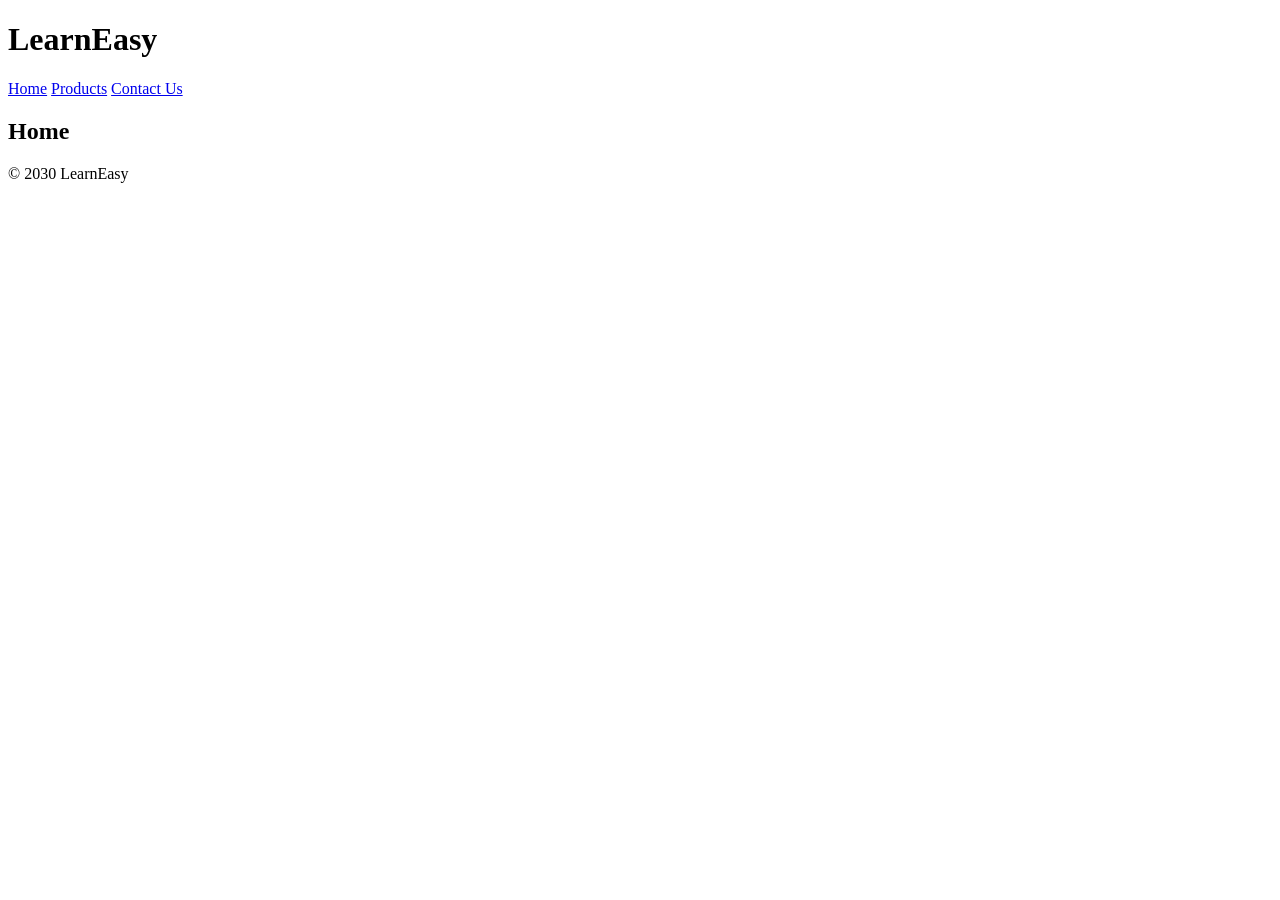
==== index.html @ bf8f0f0b "Creating the Basic Structure of  HTML Pages" ====
<!DOCTYPE html>
<html lang="en">
<head>
    <meta charset="UTF-8">
    <meta name="viewport" content="width=device-width, initial-scale=1.0">
    <title>LearnEasy - Home</title>
</head>
<body>
    <!-- Name: Akmam Nirjhor | ID: 2030514 -->

    <header>
        <h1>LearnEasy</h1>
    </header>

    <nav>
        <a href="index.html">Home</a>
        <a href="products.html">Products</a>
        <a href="contact.html">Contact Us</a>
    </nav>

    <main>
        <h2>Home</h2>
    </main>

    <footer>
        <p>&copy; 2030 LearnEasy</p>
    </footer>
</body>
</html>
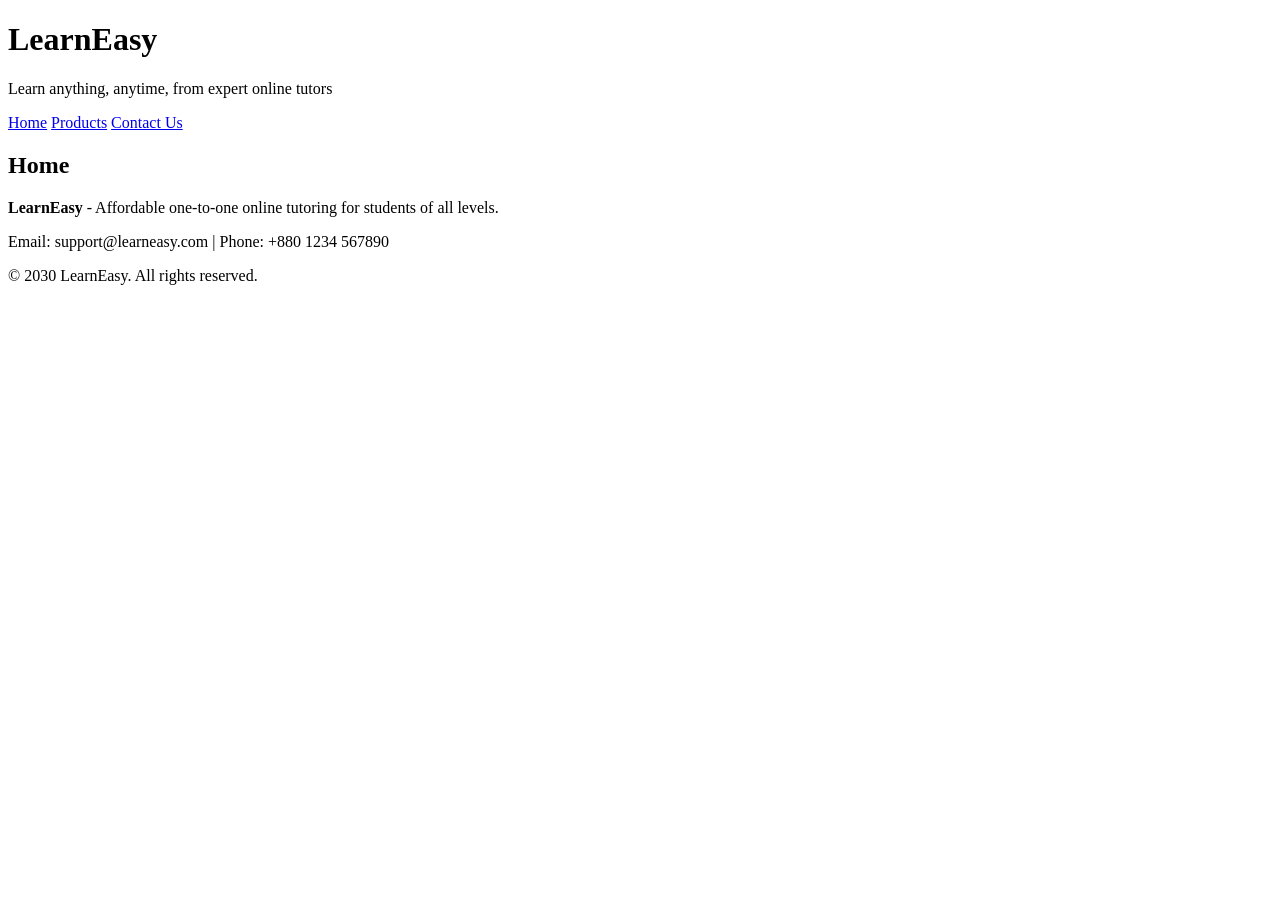
==== commit 1ce47fb8: "Add header and footer to all three HTML pages" ====
--- a/index.html
+++ b/index.html
@@ -10,6 +10,7 @@
 
     <header>
         <h1>LearnEasy</h1>
+        <p>Learn anything, anytime, from expert online tutors</p>
     </header>
 
     <nav>
@@ -23,7 +24,9 @@
     </main>
 
     <footer>
-        <p>&copy; 2030 LearnEasy</p>
+        <p><strong>LearnEasy</strong> - Affordable one-to-one online tutoring for students of all levels.</p>
+        <p>Email: support@learneasy.com | Phone: +880 1234 567890</p>
+        <p>&copy; 2030 LearnEasy. All rights reserved.</p>
     </footer>
 </body>
 </html>
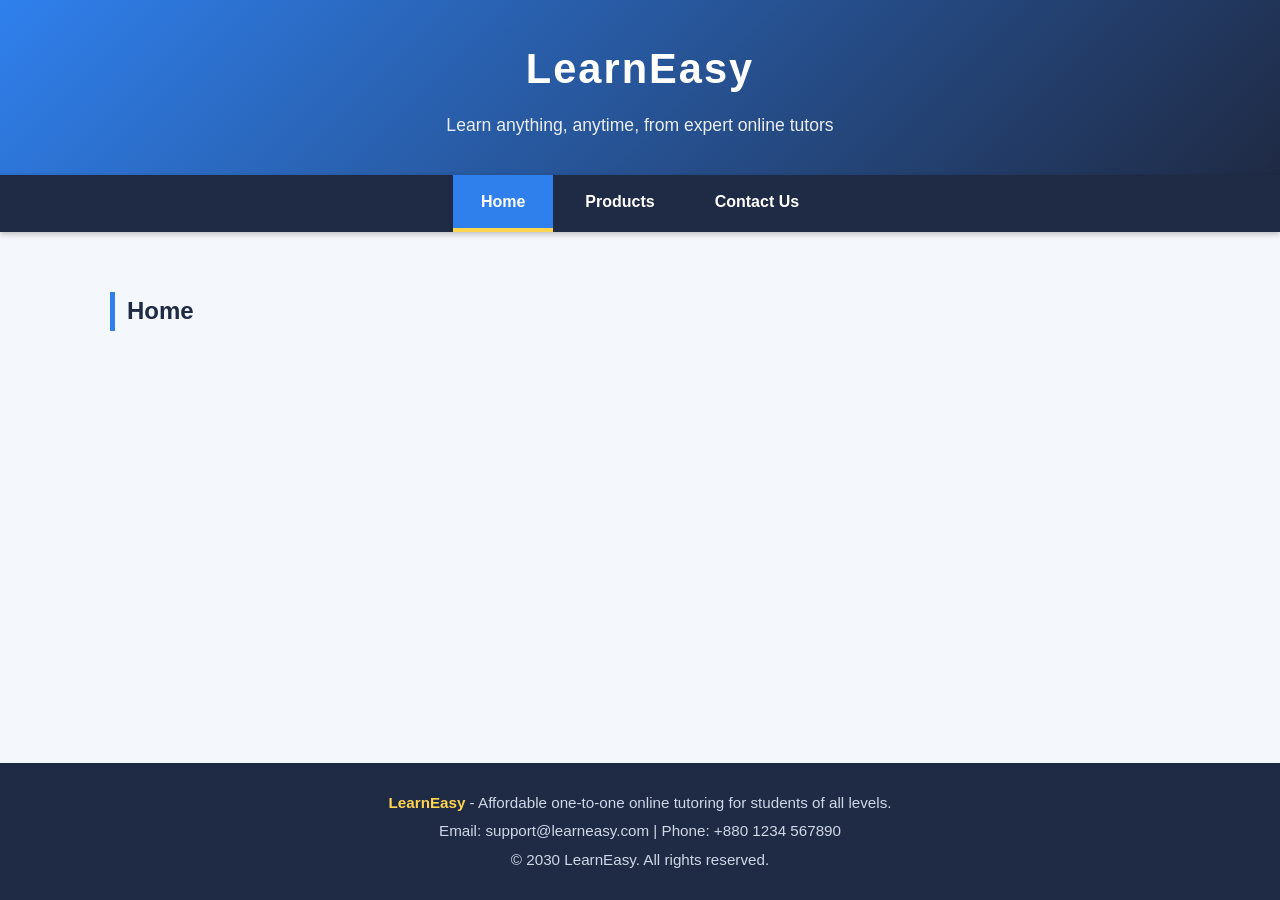
==== commit bd8ecb3e: "Add NavigationBar  and CSS" ====
--- a/index.html
+++ b/index.html
@@ -4,6 +4,7 @@
     <meta charset="UTF-8">
     <meta name="viewport" content="width=device-width, initial-scale=1.0">
     <title>LearnEasy - Home</title>
+    <link rel="stylesheet" href="style.css">
 </head>
 <body>
     <!-- Name: Akmam Nirjhor | ID: 2030514 -->
@@ -14,7 +15,7 @@
     </header>
 
     <nav>
-        <a href="index.html">Home</a>
+        <a href="index.html" class="active">Home</a>
         <a href="products.html">Products</a>
         <a href="contact.html">Contact Us</a>
     </nav>
--- a/style.css
+++ b/style.css
@@ -0,0 +1,103 @@
+/* Global */
+* {
+    box-sizing: border-box;
+}
+
+body {
+    margin: 0;
+    font-family: 'Segoe UI', Tahoma, Geneva, Verdana, sans-serif;
+    line-height: 1.6;
+    color: #333333;
+    background-color: #f4f7fb;
+    min-height: 100vh;
+    display: flex;
+    flex-direction: column;
+}
+
+/* Header */
+header {
+    background: linear-gradient(135deg, #2f80ed, #1f2a44);
+    color: #ffffff;
+    text-align: center;
+    padding: 36px 20px;
+}
+
+header h1 {
+    margin: 0;
+    font-size: 2.6rem;
+    letter-spacing: 2px;
+}
+
+header p {
+    margin: 8px 0 0;
+    font-size: 1.1rem;
+    opacity: 0.9;
+}
+
+/* Main content */
+main {
+    flex: 1;
+    width: 100%;
+    max-width: 1100px;
+    margin: 0 auto;
+    padding: 40px 20px;
+}
+
+main h2 {
+    color: #1f2a44;
+    border-left: 5px solid #2f80ed;
+    padding-left: 12px;
+}
+
+/* Footer */
+footer {
+    background-color: #1f2a44;
+    color: #cfd8e6;
+    text-align: center;
+    padding: 24px 20px;
+    font-size: 0.95rem;
+}
+
+footer p {
+    margin: 4px 0;
+}
+
+footer strong {
+    color: #ffd54f;
+}
+
+/* Navigation bar */
+nav {
+    background-color: #1f2a44;
+    display: flex;
+    justify-content: center;
+    gap: 4px;
+    padding: 0;
+}
+
+nav a {
+    color: #ffffff;
+    text-decoration: none;
+    padding: 14px 28px;
+    font-weight: bold;
+    border-bottom: 4px solid transparent;
+    transition: background-color 0.3s, border-color 0.3s, color 0.3s;
+}
+
+nav a:hover {
+    background-color: #2f80ed;
+    border-bottom-color: #ffd54f;
+    color: #ffd54f;
+}
+
+nav a.active {
+    background-color: #2f80ed;
+    border-bottom-color: #ffd54f;
+}
+
+nav {
+    position: sticky;
+    top: 0;
+    z-index: 10;
+    box-shadow: 0 2px 6px rgba(0, 0, 0, 0.25);
+}
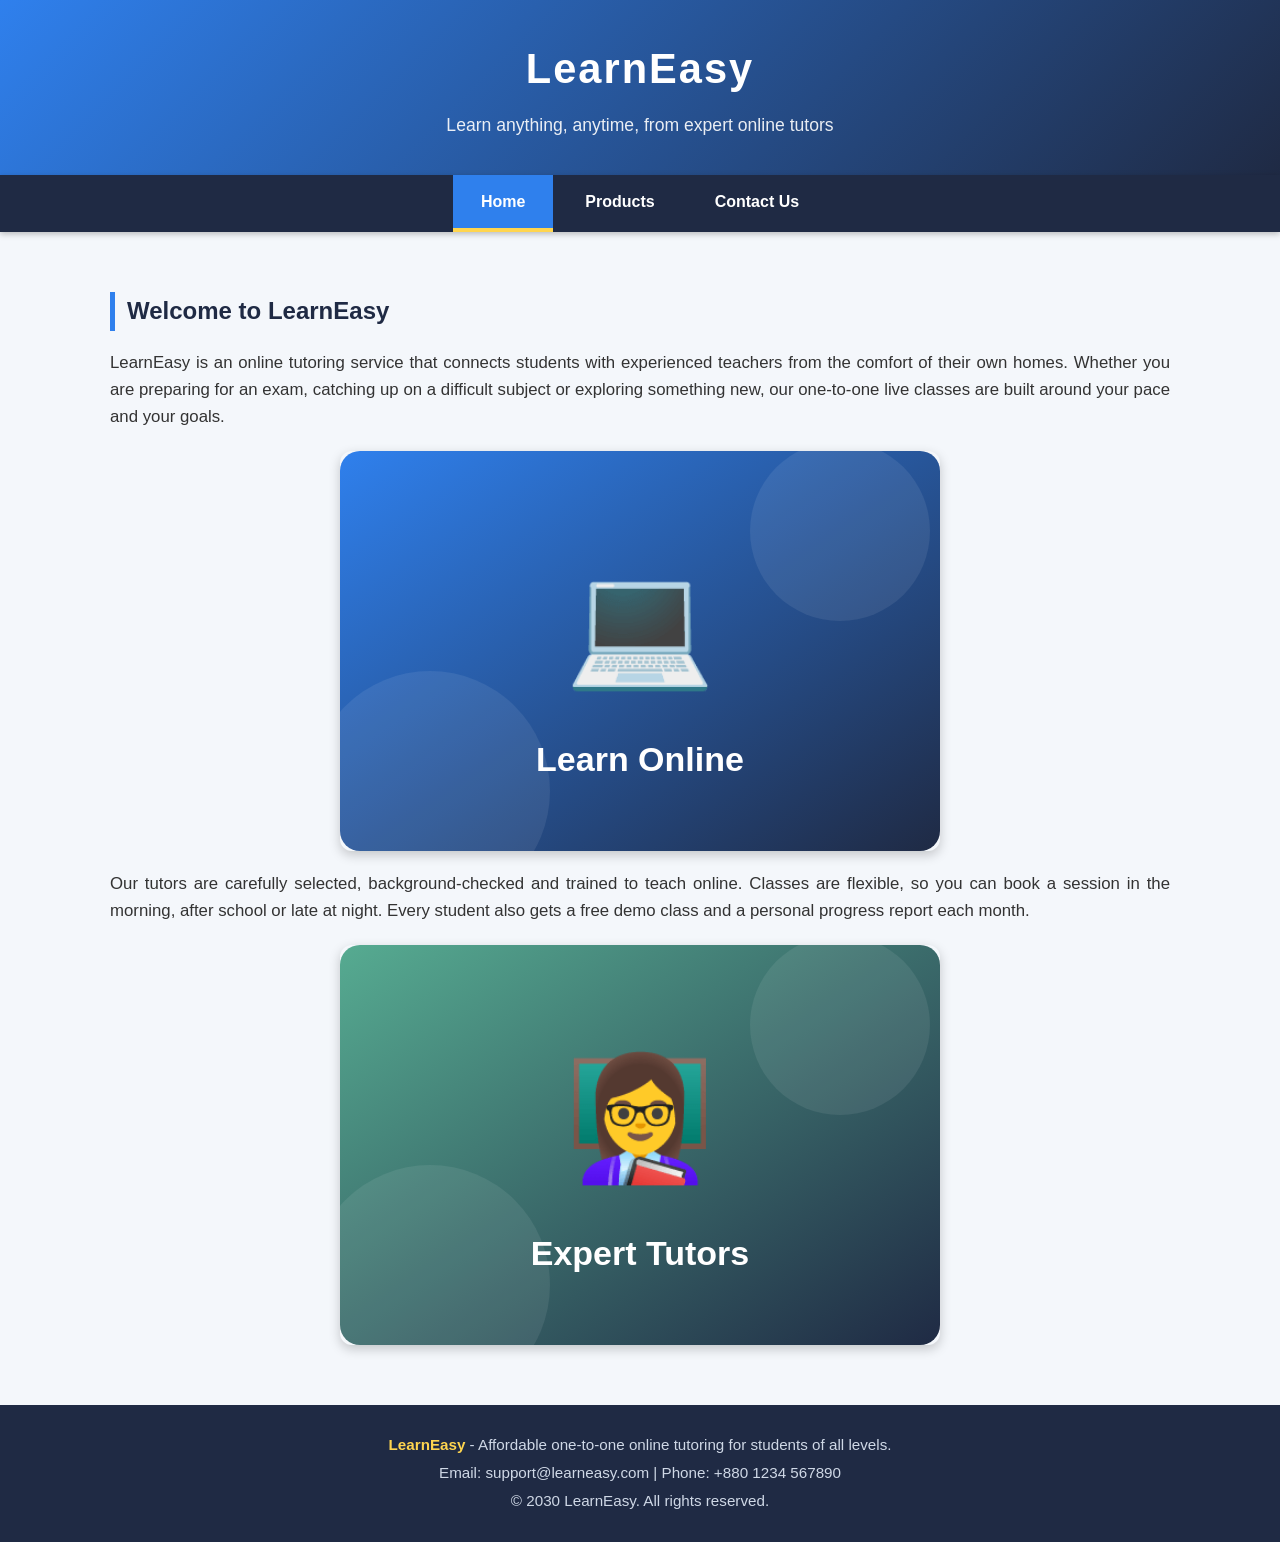
==== commit 5e9ff508: "Add easonable amount of content and Picture" ====
--- a/index.html
+++ b/index.html
@@ -21,7 +21,15 @@
     </nav>
 
     <main>
-        <h2>Home</h2>
+        <h2>Welcome to LearnEasy</h2>
+
+        <p>LearnEasy is an online tutoring service that connects students with experienced teachers from the comfort of their own homes. Whether you are preparing for an exam, catching up on a difficult subject or exploring something new, our one-to-one live classes are built around your pace and your goals.</p>
+
+        <img src="images/home-learning.svg" alt="Student learning online on a laptop">
+
+        <p>Our tutors are carefully selected, background-checked and trained to teach online. Classes are flexible, so you can book a session in the morning, after school or late at night. Every student also gets a free demo class and a personal progress report each month.</p>
+
+        <img src="images/home-tutor.svg" alt="Expert tutor teaching a class">
     </main>
 
     <footer>
--- a/style.css
+++ b/style.css
@@ -101,3 +101,19 @@
     z-index: 10;
     box-shadow: 0 2px 6px rgba(0, 0, 0, 0.25);
 }
+
+/* Content */
+main p {
+    font-size: 1.05rem;
+    text-align: justify;
+}
+
+main img {
+    display: block;
+    width: 100%;
+    max-width: 600px;
+    height: auto;
+    margin: 20px auto;
+    border-radius: 12px;
+    box-shadow: 0 4px 12px rgba(0, 0, 0, 0.2);
+}
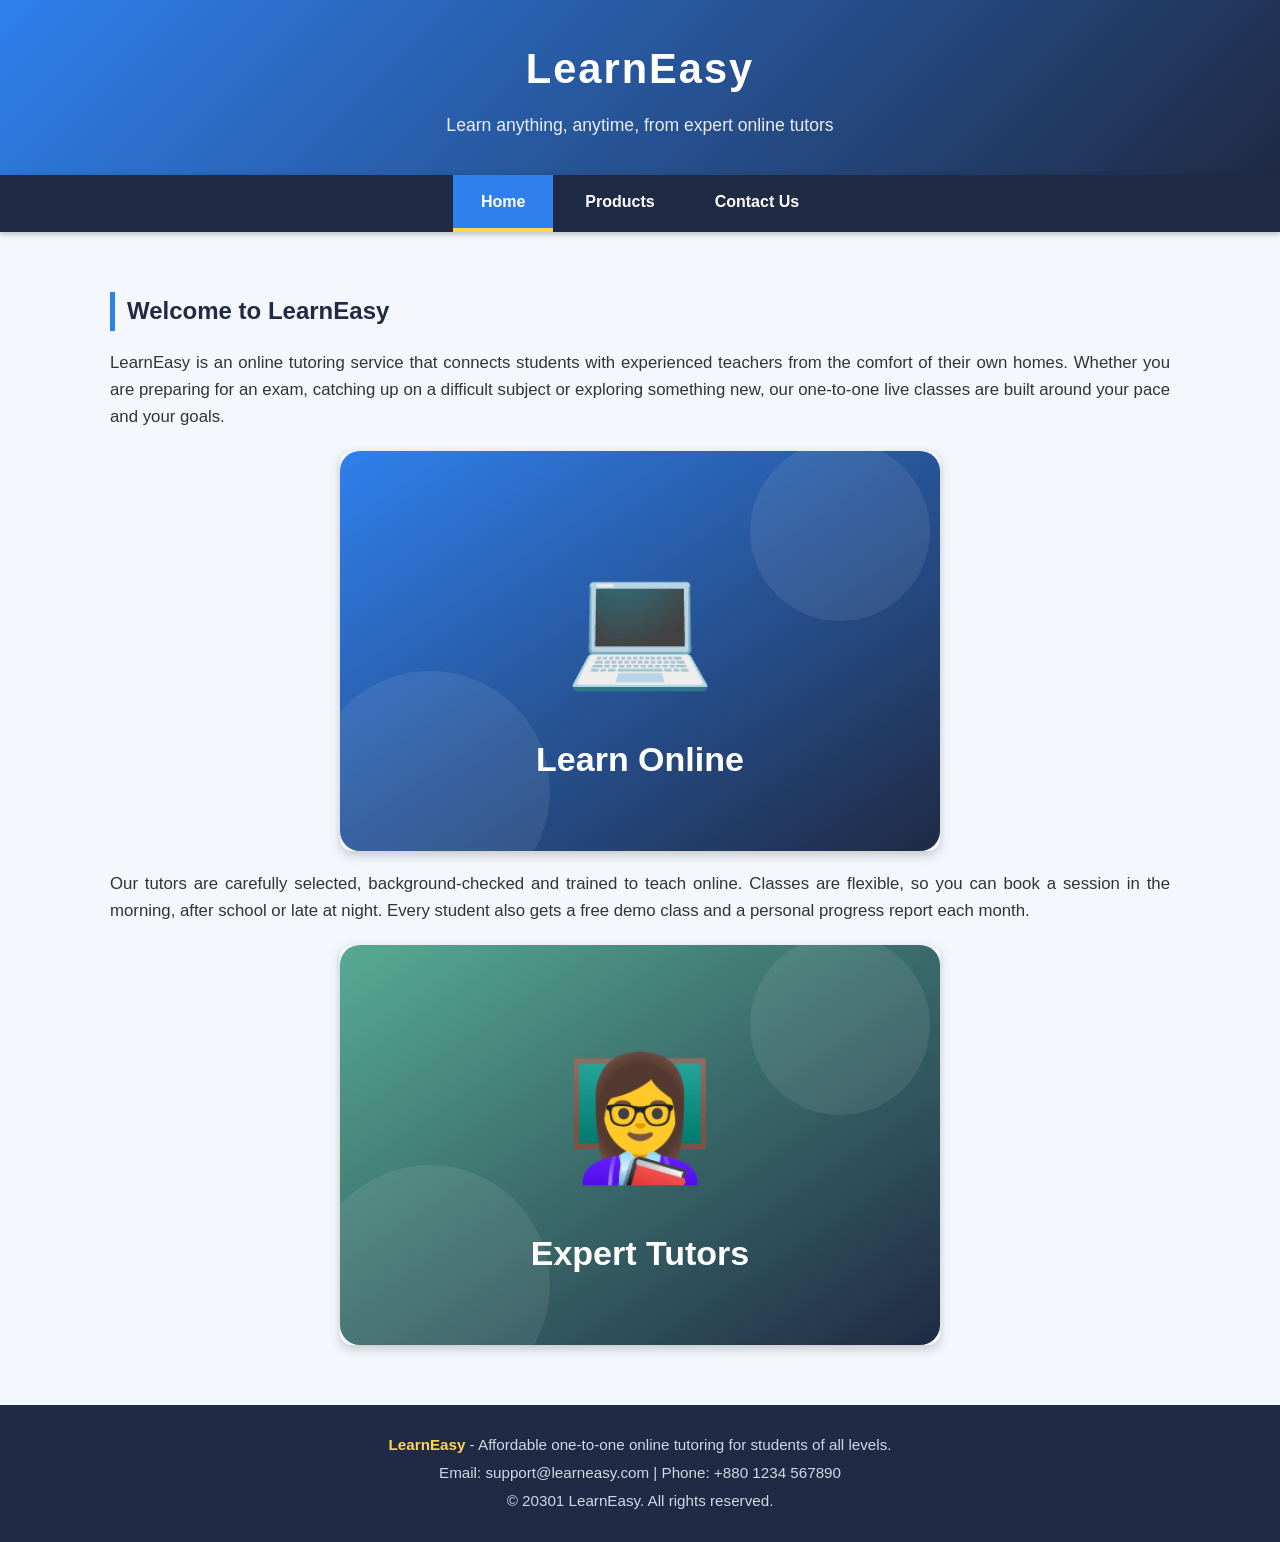
==== commit f9dff7a6: "Update content across HTML pages" ====
--- a/index.html
+++ b/index.html
@@ -35,7 +35,7 @@
     <footer>
         <p><strong>LearnEasy</strong> - Affordable one-to-one online tutoring for students of all levels.</p>
         <p>Email: support@learneasy.com | Phone: +880 1234 567890</p>
-        <p>&copy; 2030 LearnEasy. All rights reserved.</p>
+        <p>&copy; 20301 LearnEasy. All rights reserved.</p>
     </footer>
 </body>
 </html>
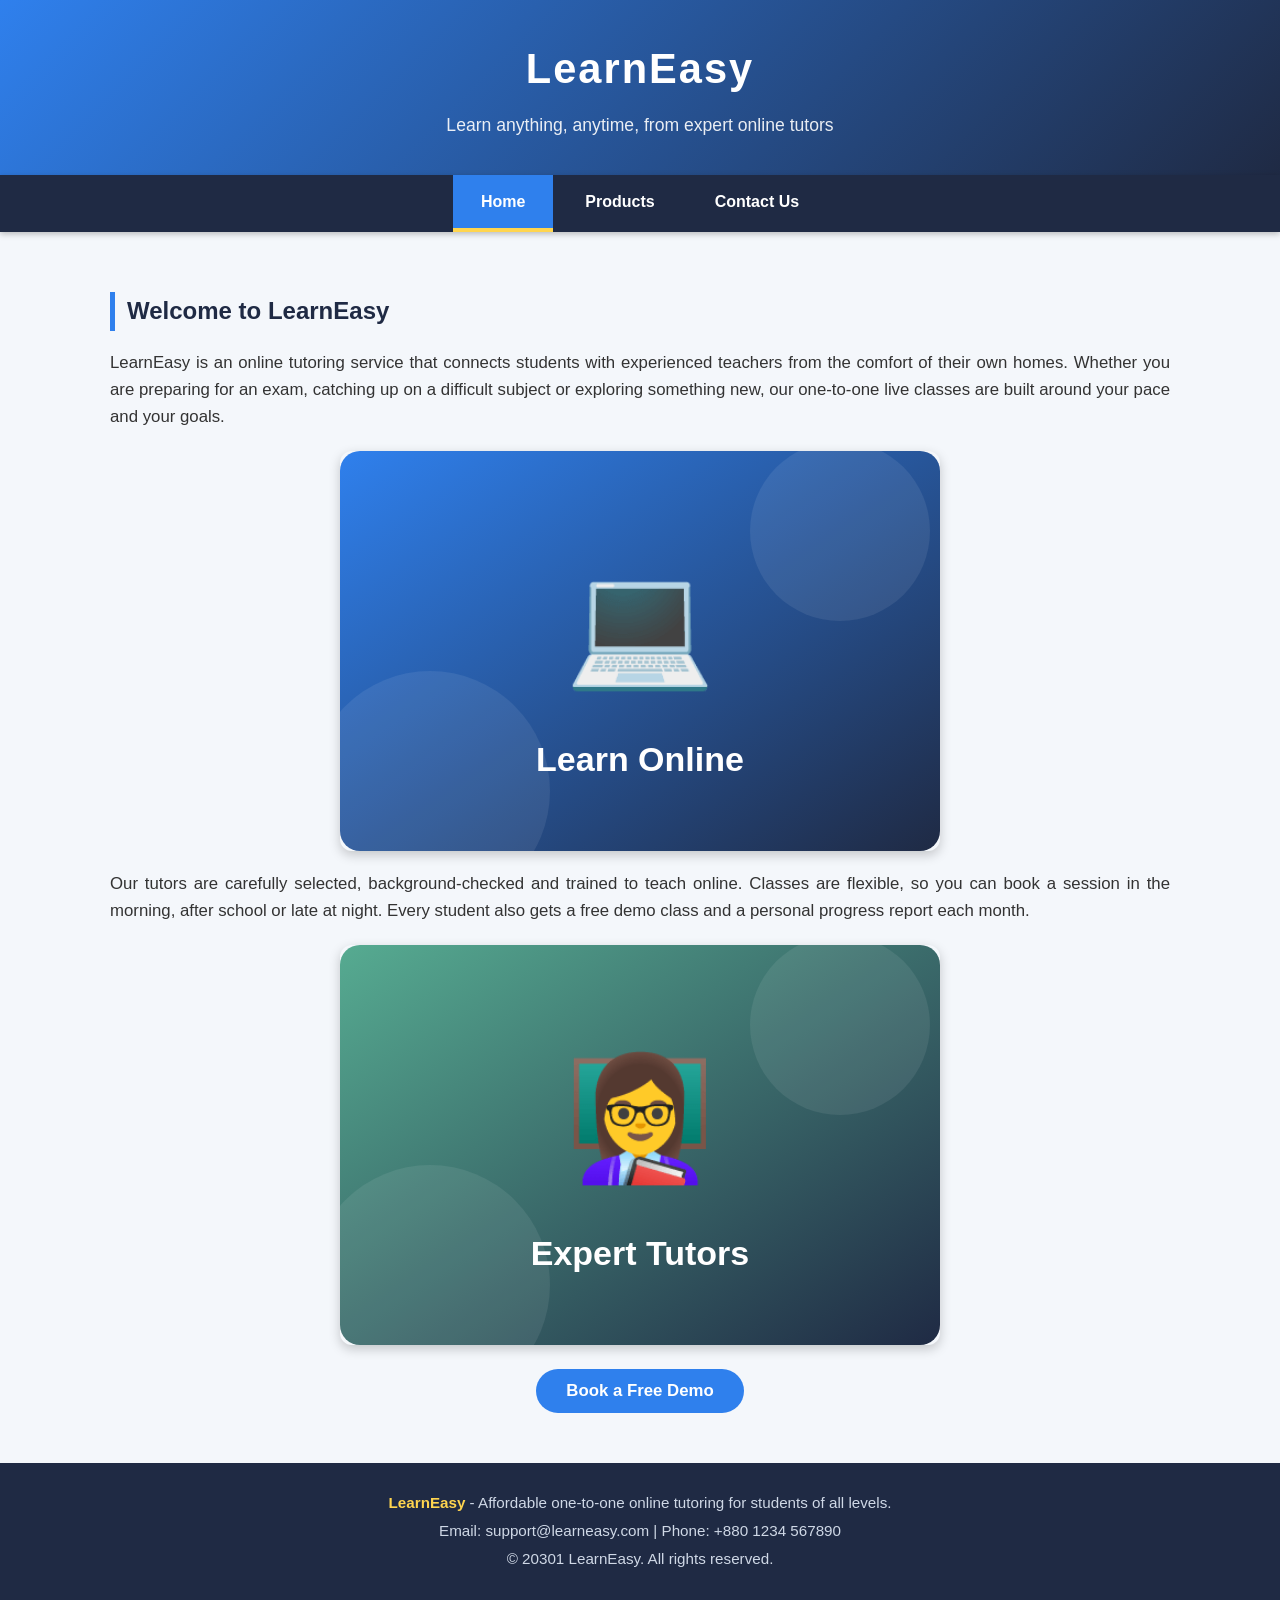
==== commit e1163e6f: "Add Javascript for Functionality and Interaction and for pages" ====
--- a/index.html
+++ b/index.html
@@ -30,6 +30,9 @@
         <p>Our tutors are carefully selected, background-checked and trained to teach online. Classes are flexible, so you can book a session in the morning, after school or late at night. Every student also gets a free demo class and a personal progress report each month.</p>
 
         <img src="images/home-tutor.svg" alt="Expert tutor teaching a class">
+
+        <button class="btn" onclick="bookDemo()">Book a Free Demo</button>
+        <p id="demo-message" class="message"></p>
     </main>
 
     <footer>
@@ -37,5 +40,6 @@
         <p>Email: support@learneasy.com | Phone: +880 1234 567890</p>
         <p>&copy; 20301 LearnEasy. All rights reserved.</p>
     </footer>
+    <script src="script.js"></script>
 </body>
 </html>
--- a/style.css
+++ b/style.css
@@ -117,3 +117,43 @@
     border-radius: 12px;
     box-shadow: 0 4px 12px rgba(0, 0, 0, 0.2);
 }
+
+/* Buttons */
+.btn {
+    display: block;
+    margin: 24px auto 10px;
+    padding: 12px 30px;
+    font-size: 1.05rem;
+    font-weight: bold;
+    color: #ffffff;
+    background-color: #2f80ed;
+    border: none;
+    border-radius: 30px;
+    cursor: pointer;
+    transition: background-color 0.3s, transform 0.2s;
+}
+
+.btn:hover {
+    background-color: #1f5fbf;
+    transform: scale(1.05);
+}
+
+.message {
+    display: none;
+    text-align: center !important;
+    font-weight: bold;
+    color: #1b7f4b;
+    background-color: #e3f6ec;
+    border-radius: 8px;
+    padding: 10px;
+}
+
+/* Dark mode */
+body.dark {
+    background-color: #12161f;
+    color: #e6e9ef;
+}
+
+body.dark main h2 {
+    color: #ffffff;
+}
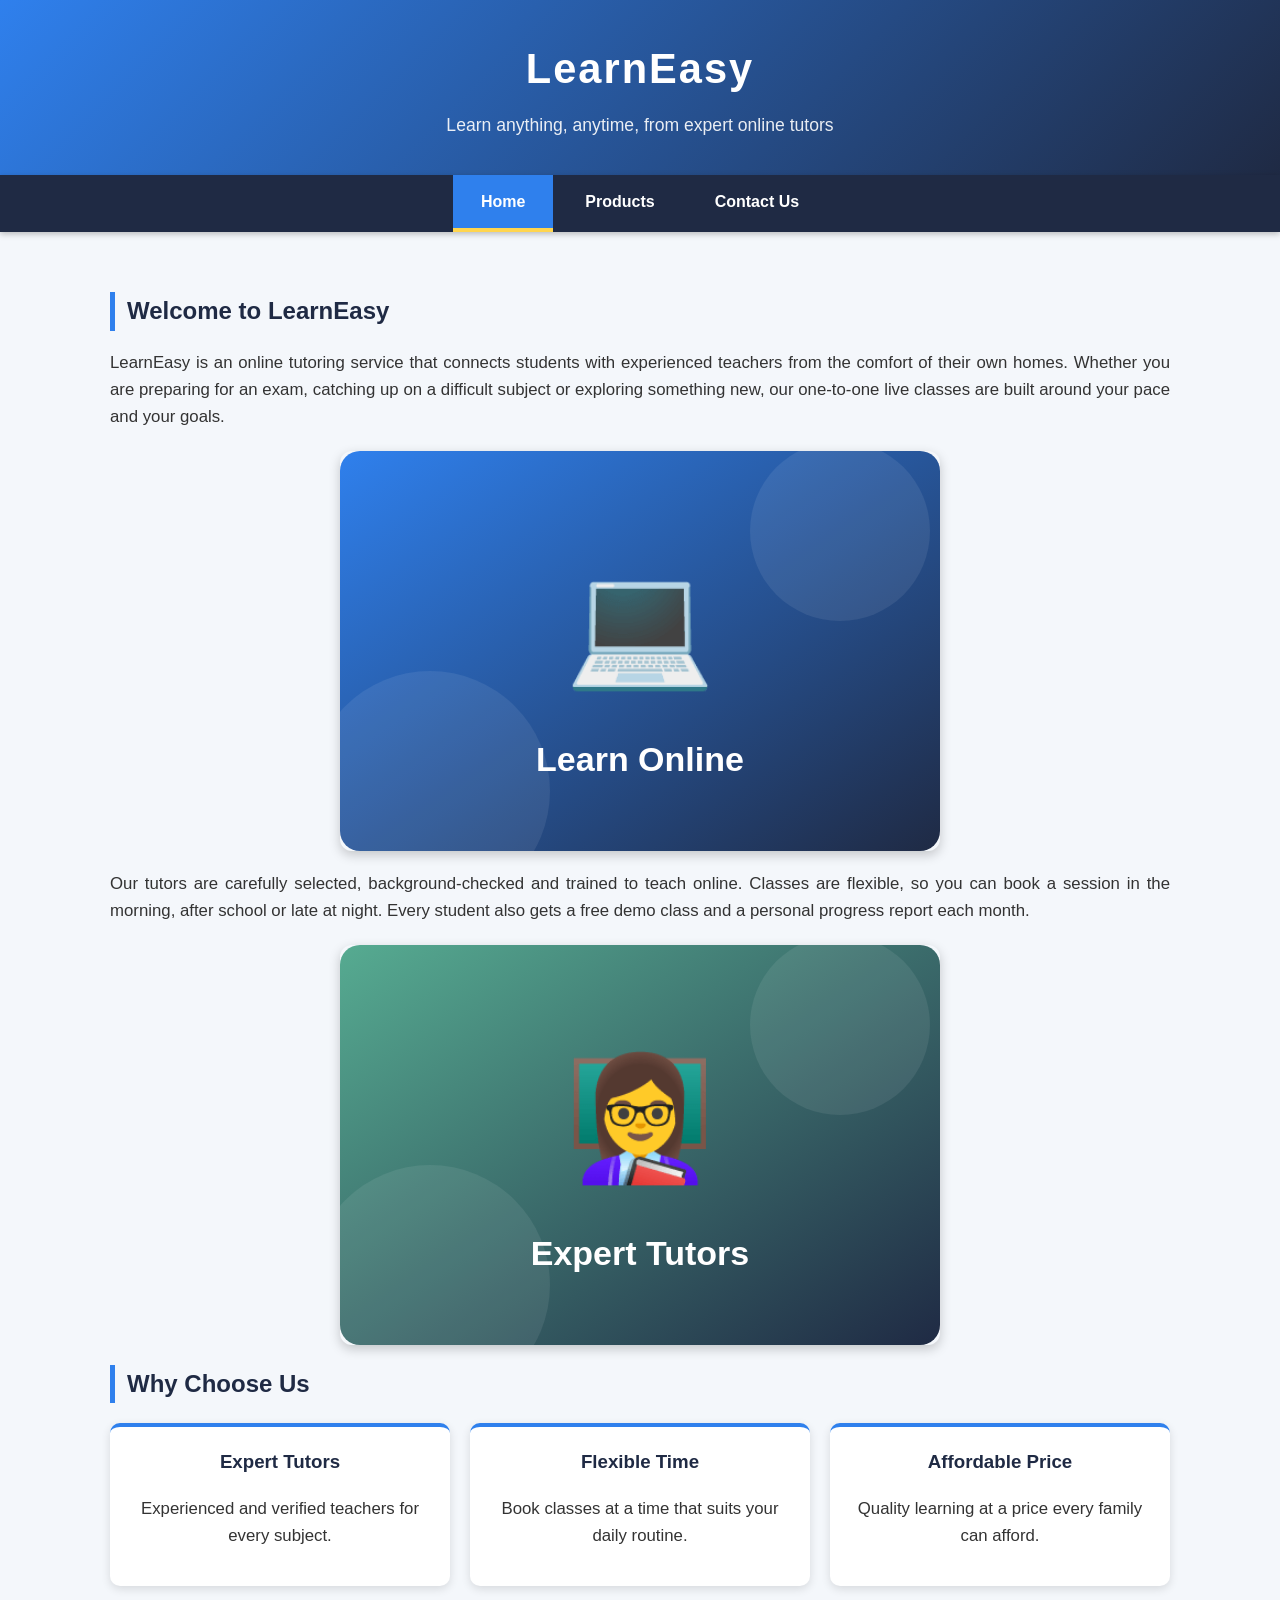
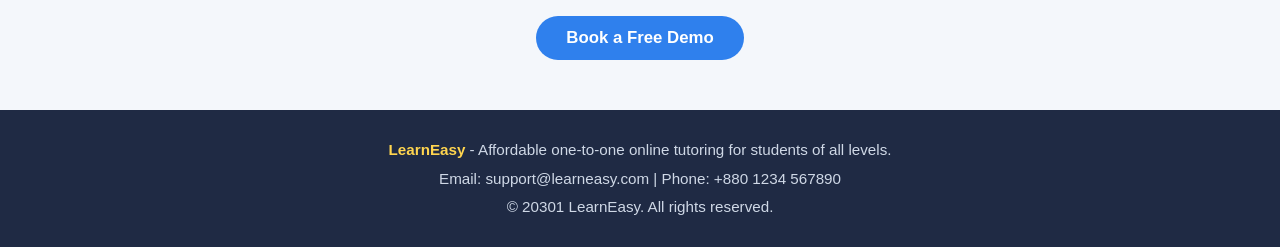
==== commit cf9a25d8: "Apply Flexbox to the Home Page and CSS Grid to the Product Page" ====
--- a/index.html
+++ b/index.html
@@ -31,6 +31,22 @@
 
         <img src="images/home-tutor.svg" alt="Expert tutor teaching a class">
 
+        <h2>Why Choose Us</h2>
+        <div class="features">
+            <div class="feature">
+                <h3>Expert Tutors</h3>
+                <p>Experienced and verified teachers for every subject.</p>
+            </div>
+            <div class="feature">
+                <h3>Flexible Time</h3>
+                <p>Book classes at a time that suits your daily routine.</p>
+            </div>
+            <div class="feature">
+                <h3>Affordable Price</h3>
+                <p>Quality learning at a price every family can afford.</p>
+            </div>
+        </div>
+
         <button class="btn" onclick="bookDemo()">Book a Free Demo</button>
         <p id="demo-message" class="message"></p>
     </main>
--- a/style.css
+++ b/style.css
@@ -157,3 +157,76 @@
 body.dark main h2 {
     color: #ffffff;
 }
+
+/* Home page: flexbox feature cards */
+.features {
+    display: flex;
+    flex-wrap: wrap;
+    justify-content: space-between;
+    gap: 20px;
+    margin: 20px 0 30px;
+}
+
+.feature {
+    flex: 1 1 250px;
+    background-color: #ffffff;
+    border-top: 4px solid #2f80ed;
+    border-radius: 10px;
+    padding: 20px;
+    text-align: center;
+    box-shadow: 0 3px 10px rgba(0, 0, 0, 0.12);
+    transition: transform 0.3s;
+}
+
+.feature:hover {
+    transform: translateY(-6px);
+}
+
+/* Products page: grid course cards */
+.course-grid {
+    display: grid;
+    grid-template-columns: repeat(auto-fit, minmax(240px, 1fr));
+    gap: 20px;
+    margin: 20px 0 30px;
+}
+
+.course {
+    background-color: #ffffff;
+    border-radius: 10px;
+    padding: 20px;
+    text-align: center;
+    box-shadow: 0 3px 10px rgba(0, 0, 0, 0.12);
+    transition: transform 0.3s, box-shadow 0.3s;
+}
+
+.course:hover {
+    transform: translateY(-6px);
+    box-shadow: 0 8px 18px rgba(0, 0, 0, 0.2);
+}
+
+.price {
+    display: inline-block;
+    margin-top: 6px;
+    padding: 4px 14px;
+    color: #ffffff;
+    background-color: #1b7f4b;
+    border-radius: 20px;
+    font-weight: bold;
+}
+
+.feature h3, .course h3 {
+    margin-top: 0;
+    color: #1f2a44;
+}
+
+.feature p, .course p {
+    text-align: center;
+}
+
+body.dark .feature, body.dark .course {
+    background-color: #1c2230;
+}
+
+body.dark .feature h3, body.dark .course h3 {
+    color: #ffffff;
+}
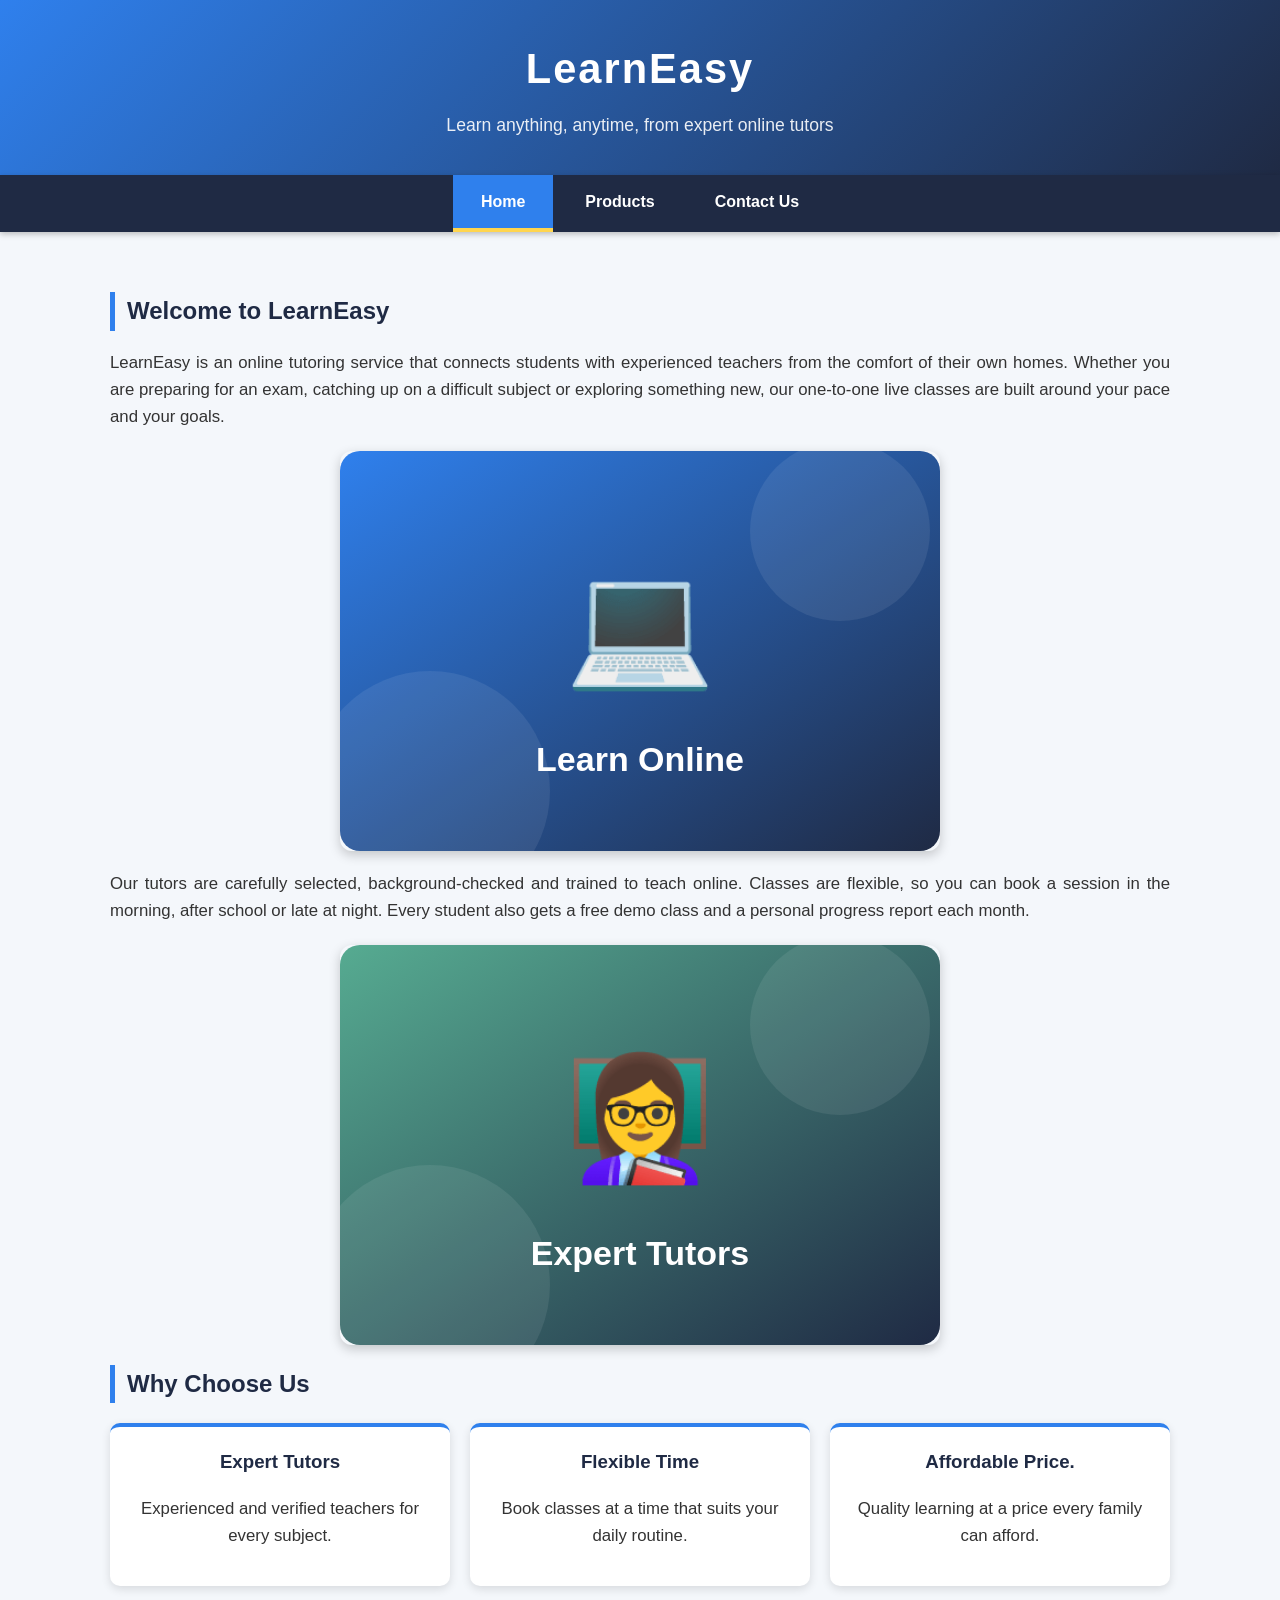
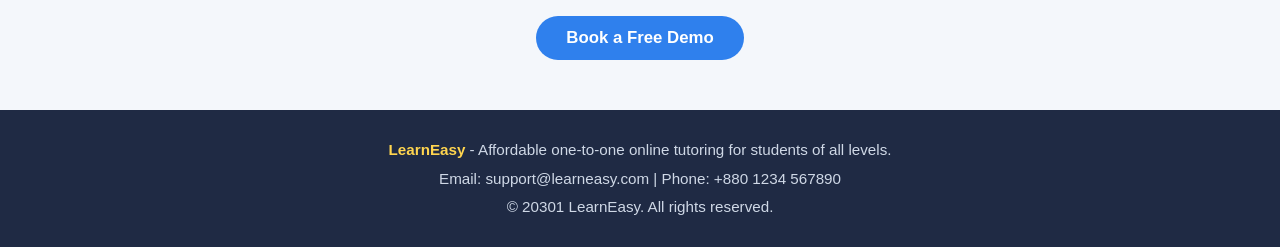
==== commit 77af7fbc: "Add interactive buttons with JavaScript onclick event handlers" ====
--- a/index.html
+++ b/index.html
@@ -42,7 +42,7 @@
                 <p>Book classes at a time that suits your daily routine.</p>
             </div>
             <div class="feature">
-                <h3>Affordable Price</h3>
+                <h3>Affordable Price.</h3>
                 <p>Quality learning at a price every family can afford.</p>
             </div>
         </div>
